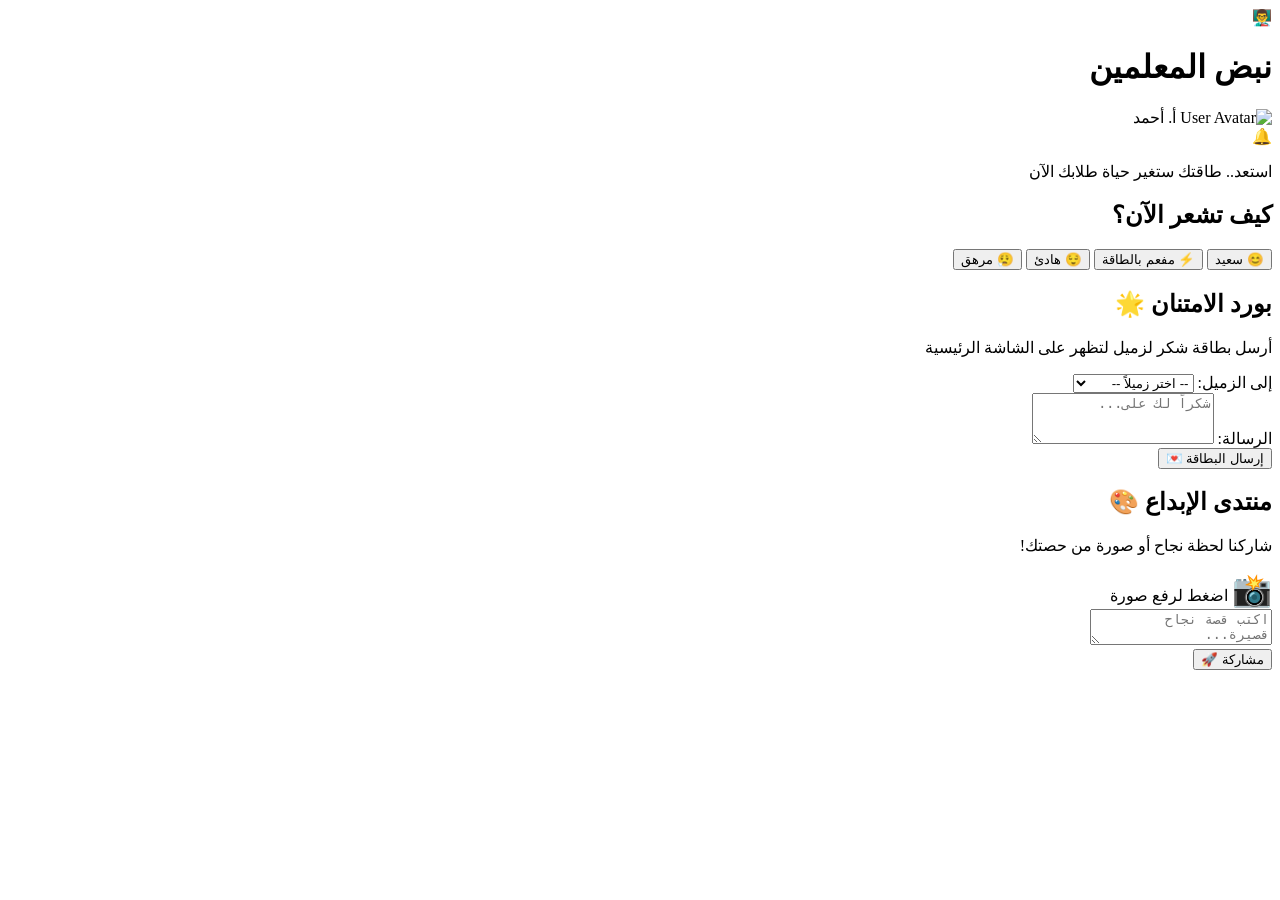
==== app.html @ 3e99a06e "Add files via upload" ====
<!DOCTYPE html>
<html lang="ar" dir="rtl">
<head>
    <meta charset="UTF-8">
    <meta name="viewport" content="width=device-width, initial-scale=1.0">
    <title>نبض المعلمين - تطبيق المعلم</title>
    <!-- Firebase SDKs -->
    <script src="https://www.gstatic.com/firebasejs/10.8.0/firebase-app-compat.js"></script>
    <script src="https://www.gstatic.com/firebasejs/10.8.0/firebase-firestore-compat.js"></script>
    
    <link rel="stylesheet" href="css/shared.css">
    <link rel="stylesheet" href="css/app.css">
</head>
<body>
    <header class="app-header">
        <div class="logo">
            <span class="emoji">👨‍🏫</span>
            <h1>نبض المعلمين</h1>
        </div>
        <div class="user-profile">
            <img src="https://ui-avatars.com/api/?name=Ahmed&background=2E8B57&color=fff" alt="User Avatar" class="avatar">
            <span>أ. أحمد</span>
        </div>
    </header>

    <main class="container">
        <!-- Smart Notifications Area -->
        <section id="notification-area" class="notification-banner hidden">
            <div class="notification-content">
                <span class="emoji">🔔</span>
                <p id="notification-text">استعد.. طاقتك ستغير حياة طلابك الآن</p>
            </div>
        </section>

        <!-- Energy Hub (ركن شحن الطاقة) -->
        <section class="energy-hub">
            <!-- Mood Input -->
            <div class="card mood-card">
                <h2>كيف تشعر الآن؟</h2>
                <div class="mood-options">
                    <button class="mood-btn" data-mood="happy">
                        <span class="emoji">😊</span>
                        <span>سعيد</span>
                    </button>
                    <button class="mood-btn" data-mood="energetic">
                        <span class="emoji">⚡</span>
                        <span>مفعم بالطاقة</span>
                    </button>
                    <button class="mood-btn" data-mood="calm">
                        <span class="emoji">😌</span>
                        <span>هادئ</span>
                    </button>
                    <button class="mood-btn" data-mood="tired">
                        <span class="emoji">😮‍💨</span>
                        <span>مرهق</span>
                    </button>
                </div>
            </div>

            <!-- Gratitude Board (بورد الامتنان) -->
            <div class="card gratitude-card">
                <h2>بورد الامتنان 🌟</h2>
                <p>أرسل بطاقة شكر لزميل لتظهر على الشاشة الرئيسية</p>
                <form id="gratitude-form">
                    <div class="form-group">
                        <label for="colleague-select">إلى الزميل:</label>
                        <select id="colleague-select" required>
                            <option value="">-- اختر زميلاً --</option>
                            <option value="أ. محمد (رياضيات)">أ. محمد (رياضيات)</option>
                            <option value="أ. خالد (لغة عربية)">أ. خالد (لغة عربية)</option>
                            <option value="أ. سارة (علوم)">أ. سارة (علوم)</option>
                        </select>
                    </div>
                    <div class="form-group">
                        <label for="gratitude-message">الرسالة:</label>
                        <textarea id="gratitude-message" rows="3" placeholder="شكراً لك على..." required></textarea>
                    </div>
                    <button type="submit" class="btn-primary w-100">إرسال البطاقة 💌</button>
                </form>
            </div>

            <!-- Creativity Forum (منتدى الإبداع) -->
            <div class="card creativity-card">
                <h2>منتدى الإبداع 🎨</h2>
                <p>شاركنا لحظة نجاح أو صورة من حصتك!</p>
                <form id="creativity-form">
                    <div class="form-group file-upload">
                        <label for="photo-upload" class="upload-label">
                            <span class="emoji" style="font-size: 2rem;">📸</span>
                            <span>اضغط لرفع صورة</span>
                        </label>
                        <input type="file" id="photo-upload" accept="image/*" style="display: none;">
                    </div>
                    <div class="form-group">
                        <textarea id="creativity-story" rows="2" placeholder="اكتب قصة نجاح قصيرة..."></textarea>
                    </div>
                    <button type="submit" class="btn-primary w-100 btn-secondary">مشاركة 🚀</button>
                </form>
            </div>
        </section>
    </main>

    <script src="js/firebase-config.js"></script>
    <script src="js/app.js"></script>
</body>
</html>
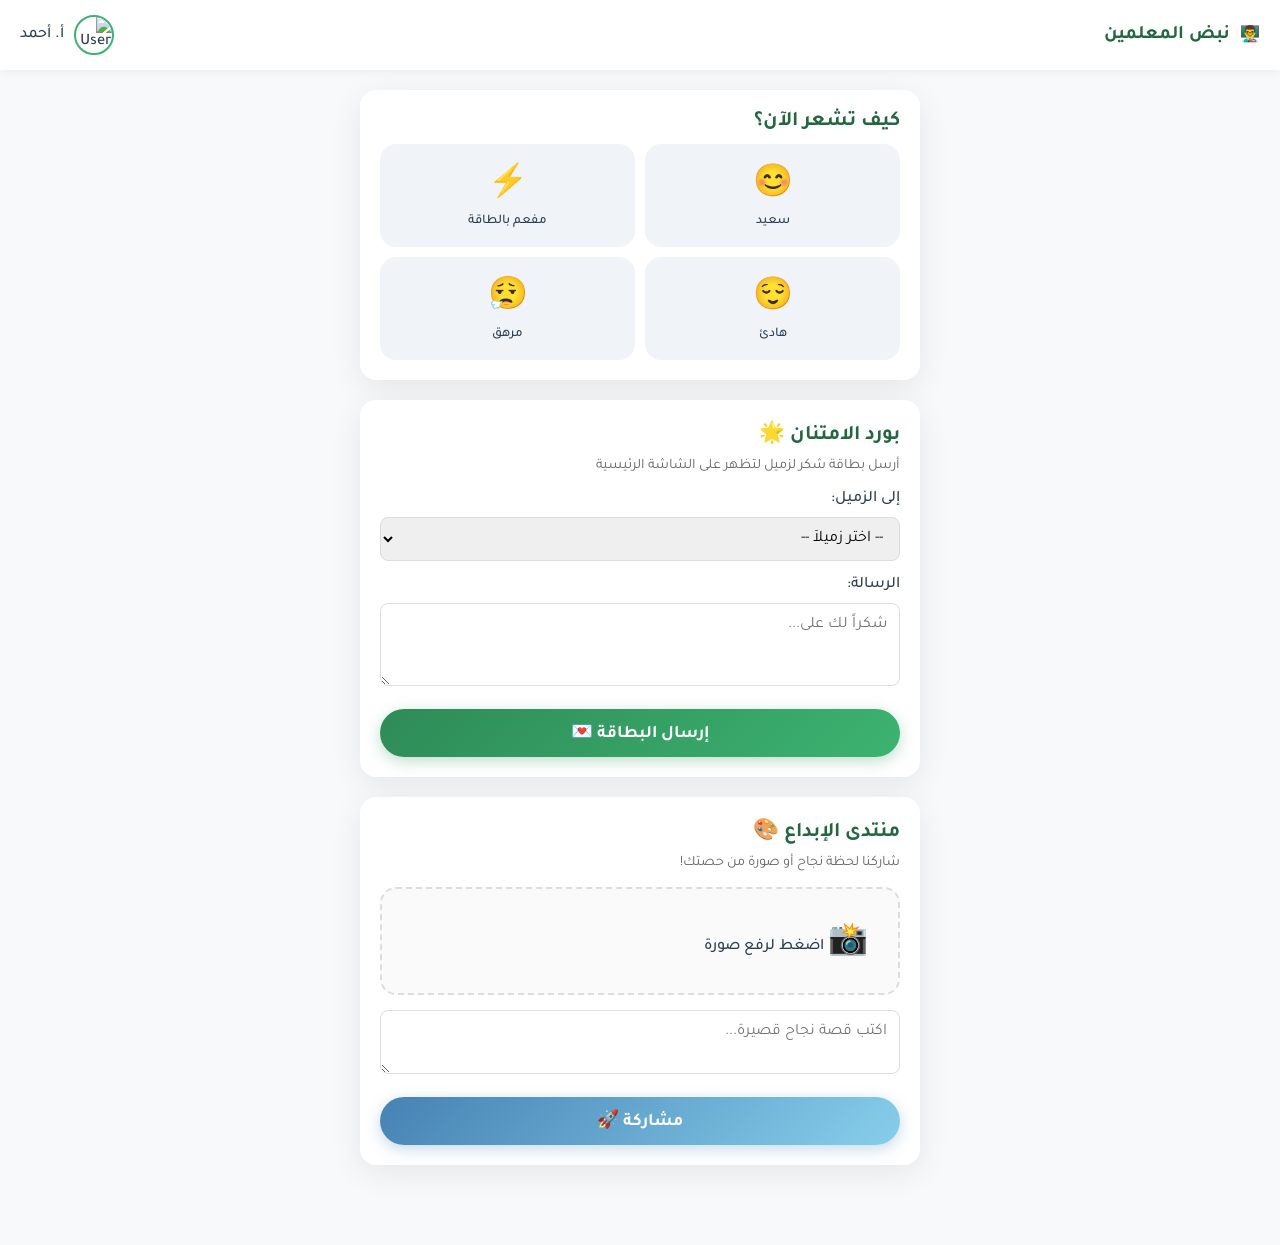
==== commit 6576831e: "Fix file paths for GitHub Pages" ====
--- a/app.html
+++ b/app.html
@@ -8,8 +8,8 @@
     <script src="https://www.gstatic.com/firebasejs/10.8.0/firebase-app-compat.js"></script>
     <script src="https://www.gstatic.com/firebasejs/10.8.0/firebase-firestore-compat.js"></script>
     
-    <link rel="stylesheet" href="css/shared.css">
-    <link rel="stylesheet" href="css/app.css">
+    <link rel="stylesheet" href="shared.css">
+    <link rel="stylesheet" href="app.css">
 </head>
 <body>
     <header class="app-header">
@@ -100,7 +100,7 @@
         </section>
     </main>
 
-    <script src="js/firebase-config.js"></script>
-    <script src="js/app.js"></script>
+    <script src="firebase-config.js"></script>
+    <script src="app.js"></script>
 </body>
 </html>
--- a/shared.css
+++ b/shared.css
@@ -0,0 +1,104 @@
+/* css/shared.css */
+@import url('https://fonts.googleapis.com/css2?family=Tajawal:wght@400;500;700;800&display=swap');
+
+:root {
+  /* Visual Identity Colors */
+  --color-emerald: #2E8B57; /* أخضر زمردي */
+  --color-emerald-light: #3CB371;
+  --color-emerald-dark: #226740;
+  
+  --color-yellow: #F4A460; /* أصفر دافئ */
+  --color-yellow-light: #FFDAB9;
+  
+  --color-blue: #4682B4; /* أزرق هادئ */
+  --color-blue-light: #87CEEB;
+  
+  --color-background: #F8F9FA;
+  --color-surface: #FFFFFF;
+  --color-text-dark: #2C3E50;
+  --color-text-light: #ECF0F1;
+  
+  /* Layout & Spacing */
+  --border-radius: 16px;
+  --box-shadow: 0 8px 32px rgba(0, 0, 0, 0.08);
+  --box-shadow-hover: 0 12px 48px rgba(46, 139, 87, 0.15);
+  
+  /* Typography */
+  --font-main: 'Tajawal', sans-serif;
+}
+
+* {
+  box-sizing: border-box;
+  margin: 0;
+  padding: 0;
+}
+
+body {
+  font-family: var(--font-main);
+  background-color: var(--color-background);
+  color: var(--color-text-dark);
+  direction: rtl; /* Arabic support */
+}
+
+/* Scrollbar styling */
+::-webkit-scrollbar {
+  width: 8px;
+}
+::-webkit-scrollbar-track {
+  background: transparent;
+}
+::-webkit-scrollbar-thumb {
+  background: var(--color-emerald-light);
+  border-radius: 4px;
+}
+
+/* Animations */
+@keyframes fadeIn {
+  from { opacity: 0; transform: translateY(10px); }
+  to { opacity: 1; transform: translateY(0); }
+}
+
+@keyframes pulse {
+  0% { transform: scale(1); box-shadow: 0 0 0 0 rgba(46, 139, 87, 0.4); }
+  70% { transform: scale(1.05); box-shadow: 0 0 0 15px rgba(46, 139, 87, 0); }
+  100% { transform: scale(1); box-shadow: 0 0 0 0 rgba(46, 139, 87, 0); }
+}
+
+@keyframes flashScreen {
+  0% { box-shadow: inset 0 0 0 0 rgba(46, 139, 87, 0); }
+  10%, 90% { box-shadow: inset 0 0 50px 20px rgba(46, 139, 87, 0.8); }
+  100% { box-shadow: inset 0 0 0 0 rgba(46, 139, 87, 0); }
+}
+
+/* Generic Utility Classes */
+.card {
+  background: var(--color-surface);
+  border-radius: var(--border-radius);
+  padding: 20px;
+  box-shadow: var(--box-shadow);
+  transition: transform 0.3s ease, box-shadow 0.3s ease;
+}
+
+.card:hover {
+  transform: translateY(-5px);
+  box-shadow: var(--box-shadow-hover);
+}
+
+.btn-primary {
+  background: linear-gradient(135deg, var(--color-emerald), var(--color-emerald-light));
+  color: white;
+  border: none;
+  padding: 12px 24px;
+  border-radius: 30px;
+  font-family: var(--font-main);
+  font-weight: 700;
+  font-size: 1.1rem;
+  cursor: pointer;
+  transition: all 0.3s ease;
+  box-shadow: 0 4px 15px rgba(46, 139, 87, 0.3);
+}
+
+.btn-primary:hover {
+  transform: scale(1.05);
+  box-shadow: 0 6px 20px rgba(46, 139, 87, 0.4);
+}
--- a/app.css
+++ b/app.css
@@ -0,0 +1,177 @@
+/* css/app.css */
+.container {
+    max-width: 600px;
+    margin: 0 auto;
+    padding: 20px;
+    padding-bottom: 80px;
+}
+
+.app-header {
+    background: var(--color-surface);
+    padding: 15px 20px;
+    display: flex;
+    justify-content: space-between;
+    align-items: center;
+    box-shadow: 0 2px 10px rgba(0,0,0,0.05);
+    position: sticky;
+    top: 0;
+    z-index: 100;
+}
+
+.logo {
+    display: flex;
+    align-items: center;
+    gap: 10px;
+}
+
+.logo h1 {
+    font-size: 1.2rem;
+    color: var(--color-emerald-dark);
+}
+
+.user-profile {
+    display: flex;
+    align-items: center;
+    gap: 10px;
+    font-weight: 500;
+}
+
+.avatar {
+    width: 40px;
+    height: 40px;
+    border-radius: 50%;
+    border: 2px solid var(--color-emerald-light);
+}
+
+/* Notifications */
+.notification-banner {
+    background: linear-gradient(to right, var(--color-yellow), var(--color-yellow-light));
+    border-radius: var(--border-radius);
+    padding: 15px;
+    margin-bottom: 20px;
+    color: var(--color-text-dark);
+    font-weight: bold;
+    box-shadow: var(--box-shadow);
+    animation: fadeIn 0.5s ease;
+}
+
+.notification-content {
+    display: flex;
+    align-items: center;
+    gap: 10px;
+}
+
+.hidden {
+    display: none !important;
+}
+
+/* Energy Hub */
+.energy-hub {
+    display: flex;
+    flex-direction: column;
+    gap: 20px;
+}
+
+.energy-hub h2 {
+    font-size: 1.3rem;
+    margin-bottom: 10px;
+    color: var(--color-emerald-dark);
+}
+
+.energy-hub p {
+    color: #666;
+    margin-bottom: 15px;
+    font-size: 0.9rem;
+}
+
+/* Mood Options */
+.mood-options {
+    display: grid;
+    grid-template-columns: repeat(2, 1fr);
+    gap: 10px;
+}
+
+.mood-btn {
+    background: #f0f4f8;
+    border: 2px solid transparent;
+    border-radius: var(--border-radius);
+    padding: 15px;
+    display: flex;
+    flex-direction: column;
+    align-items: center;
+    gap: 8px;
+    cursor: pointer;
+    transition: all 0.2s;
+    font-family: var(--font-main);
+    font-weight: 500;
+    color: var(--color-text-dark);
+}
+
+.mood-btn .emoji {
+    font-size: 2rem;
+}
+
+.mood-btn:hover {
+    background: var(--color-surface);
+    border-color: var(--color-emerald-light);
+    transform: scale(1.02);
+}
+
+.mood-btn.active {
+    background: rgba(46, 139, 87, 0.1);
+    border-color: var(--color-emerald);
+}
+
+/* Forms */
+.form-group {
+    margin-bottom: 15px;
+}
+
+.form-group label {
+    display: block;
+    margin-bottom: 8px;
+    font-weight: 500;
+}
+
+select, textarea {
+    width: 100%;
+    padding: 12px;
+    border: 1px solid #ddd;
+    border-radius: 8px;
+    font-family: var(--font-main);
+    font-size: 1rem;
+    transition: border-color 0.3s;
+}
+
+select:focus, textarea:focus {
+    outline: none;
+    border-color: var(--color-emerald);
+}
+
+.w-100 {
+    width: 100%;
+}
+
+.btn-secondary {
+    background: linear-gradient(135deg, var(--color-blue), var(--color-blue-light));
+    box-shadow: 0 4px 15px rgba(70, 130, 180, 0.3);
+}
+
+/* File Upload */
+.upload-label {
+    display: flex;
+    flex-direction: column;
+    align-items: center;
+    justify-content: center;
+    padding: 30px;
+    border: 2px dashed #ddd;
+    border-radius: var(--border-radius);
+    background: #fafafa;
+    cursor: pointer;
+    transition: all 0.3s;
+}
+
+.upload-label:hover {
+    border-color: var(--color-blue);
+    background: rgba(70, 130, 180, 0.05);
+}
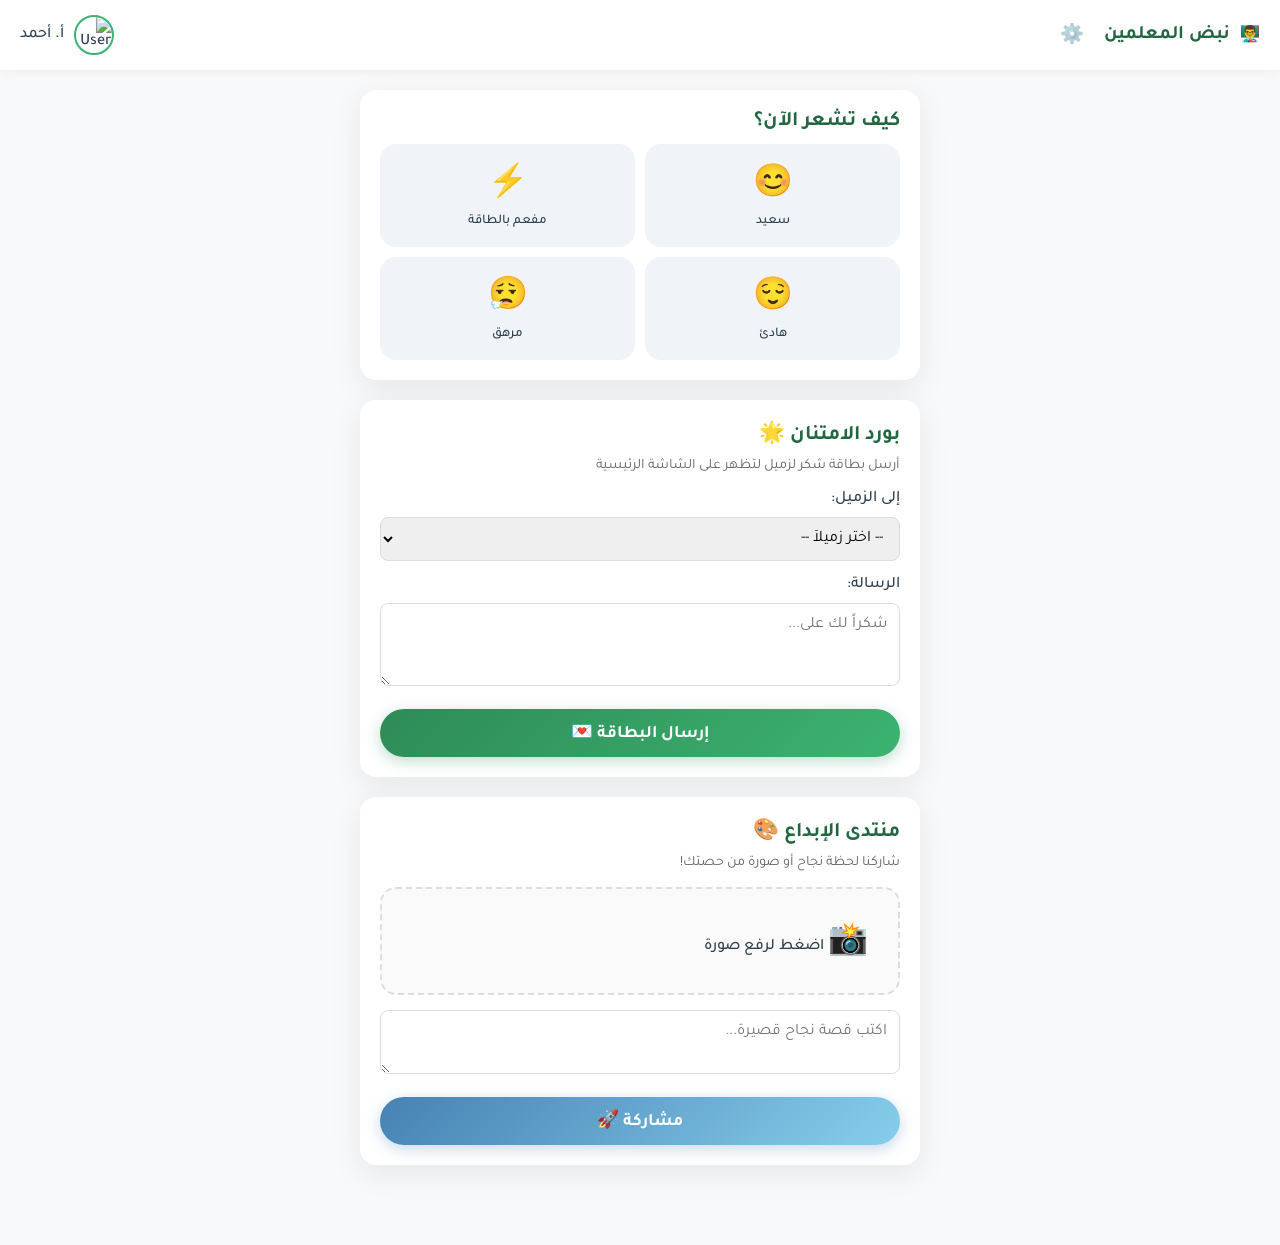
==== commit c619c92f: "Add authentication overlay to dashboard and links to screens" ====
--- a/app.html
+++ b/app.html
@@ -16,6 +16,7 @@
         <div class="logo">
             <span class="emoji">👨‍🏫</span>
             <h1>نبض المعلمين</h1>
+            <a href="dashboard.html" style="text-decoration: none; font-size: 1.2rem; margin-right: 10px; opacity: 0.6; transition: opacity 0.3s;" onmouseover="this.style.opacity=1" onmouseout="this.style.opacity=0.6" title="لوحة التحكم">⚙️</a>
         </div>
         <div class="user-profile">
             <img src="https://ui-avatars.com/api/?name=Ahmed&background=2E8B57&color=fff" alt="User Avatar" class="avatar">
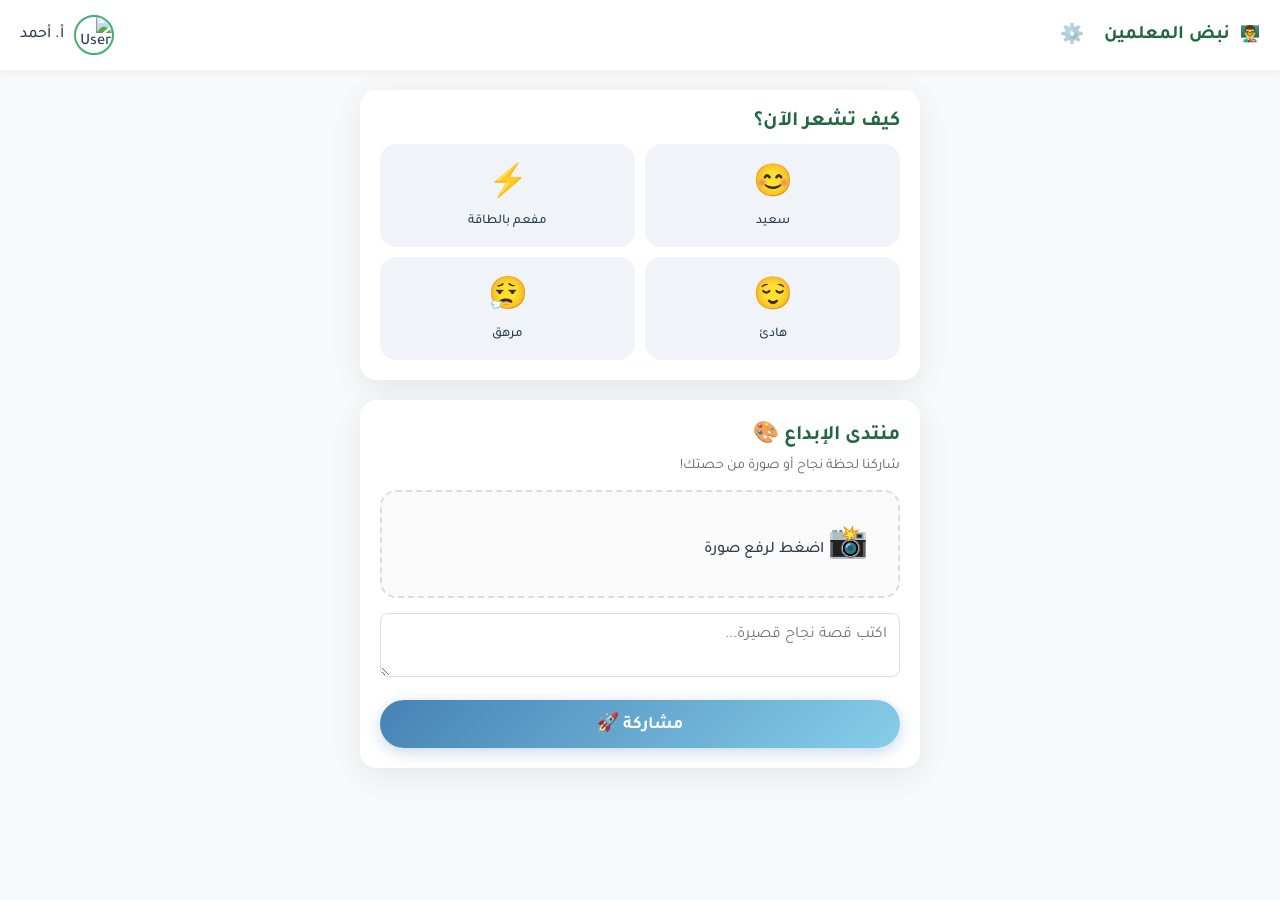
==== commit 7316fcda: "Move Gratitude Board to Dashboard" ====
--- a/app.html
+++ b/app.html
@@ -58,28 +58,6 @@
                 </div>
             </div>
 
-            <!-- Gratitude Board (بورد الامتنان) -->
-            <div class="card gratitude-card">
-                <h2>بورد الامتنان 🌟</h2>
-                <p>أرسل بطاقة شكر لزميل لتظهر على الشاشة الرئيسية</p>
-                <form id="gratitude-form">
-                    <div class="form-group">
-                        <label for="colleague-select">إلى الزميل:</label>
-                        <select id="colleague-select" required>
-                            <option value="">-- اختر زميلاً --</option>
-                            <option value="أ. محمد (رياضيات)">أ. محمد (رياضيات)</option>
-                            <option value="أ. خالد (لغة عربية)">أ. خالد (لغة عربية)</option>
-                            <option value="أ. سارة (علوم)">أ. سارة (علوم)</option>
-                        </select>
-                    </div>
-                    <div class="form-group">
-                        <label for="gratitude-message">الرسالة:</label>
-                        <textarea id="gratitude-message" rows="3" placeholder="شكراً لك على..." required></textarea>
-                    </div>
-                    <button type="submit" class="btn-primary w-100">إرسال البطاقة 💌</button>
-                </form>
-            </div>
-
             <!-- Creativity Forum (منتدى الإبداع) -->
             <div class="card creativity-card">
                 <h2>منتدى الإبداع 🎨</h2>
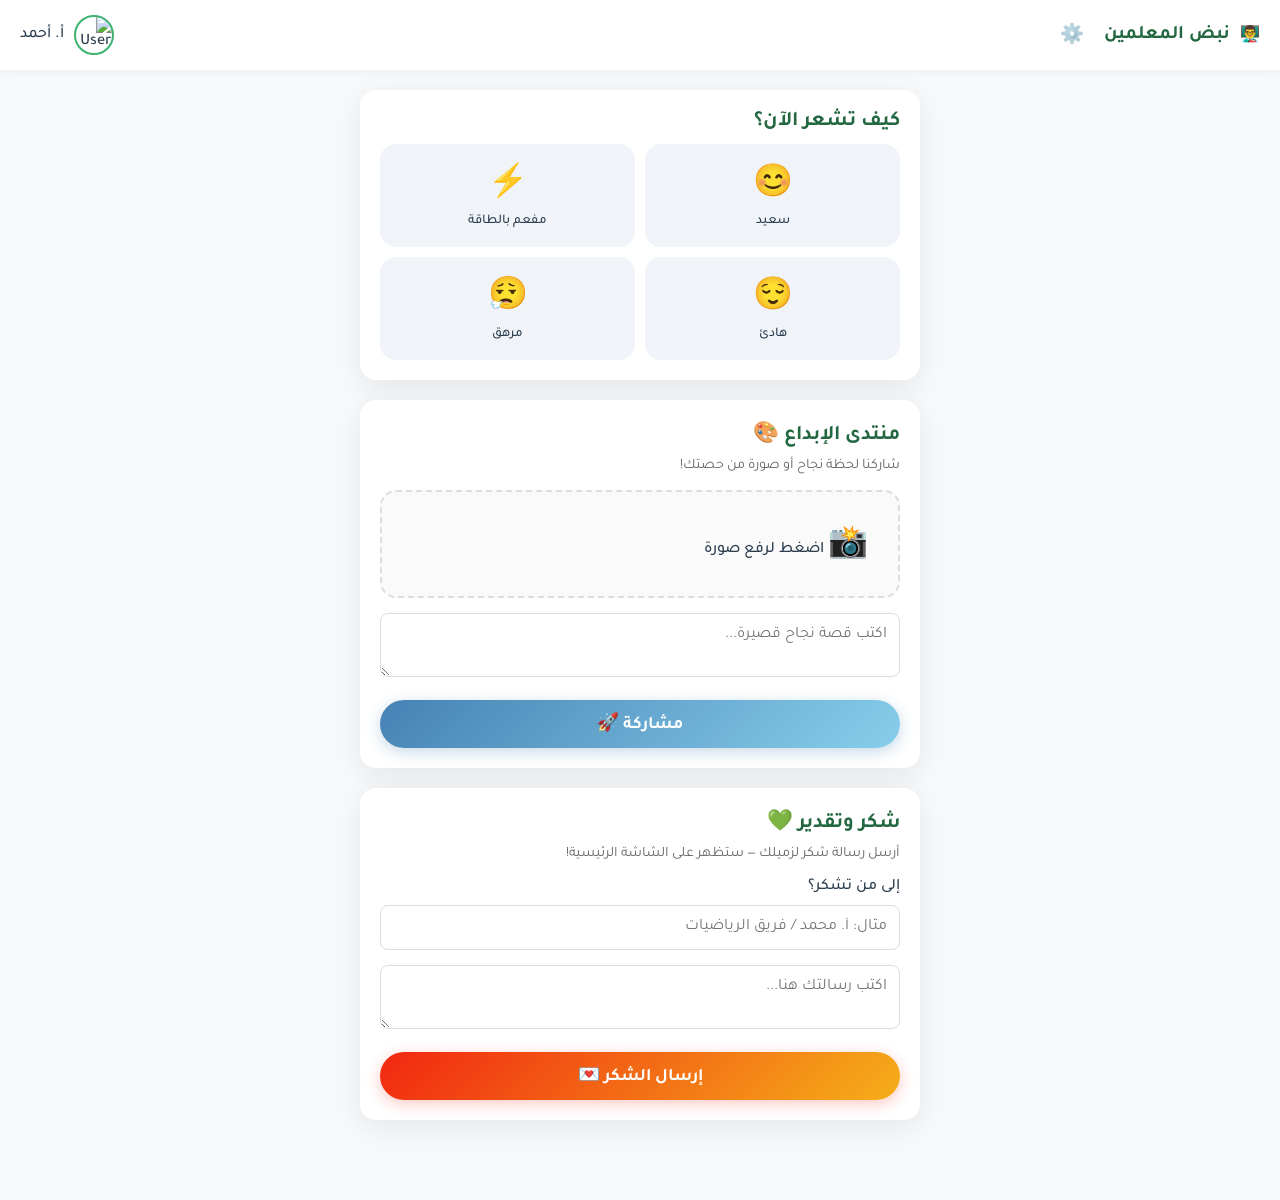
==== commit 3efa0c3a: "Apply 7 improvements: fix breathe animation, add CSS vars, fix missing </main>, add date display, ad" ====
--- a/app.html
+++ b/app.html
@@ -76,6 +76,22 @@
                     <button type="submit" class="btn-primary w-100 btn-secondary">مشاركة 🚀</button>
                 </form>
             </div>
+
+            <!-- Gratitude Card (شكر وتقدير من معلم لزميله) -->
+            <div class="card gratitude-card">
+                <h2>شكر وتقدير 💚</h2>
+                <p>أرسل رسالة شكر لزميلك — ستظهر على الشاشة الرئيسية!</p>
+                <form id="gratitude-form">
+                    <div class="form-group">
+                        <label>إلى من تشكر؟</label>
+                        <input type="text" id="gratitude-receiver" placeholder="مثال: أ. محمد / فريق الرياضيات" required>
+                    </div>
+                    <div class="form-group">
+                        <textarea id="gratitude-message" rows="2" placeholder="اكتب رسالتك هنا..."></textarea>
+                    </div>
+                    <button type="submit" class="btn-primary w-100 btn-gratitude">إرسال الشكر 💌</button>
+                </form>
+            </div>
         </section>
     </main>
 
--- a/shared.css
+++ b/shared.css
@@ -13,6 +13,10 @@
   --color-blue: #4682B4; /* أزرق هادئ */
   --color-blue-light: #87CEEB;
   
+  /* Aliases for backward compatibility */
+  --color-primary: #2E8B57;
+  --gradient-primary: linear-gradient(135deg, #2E8B57, #3CB371);
+
   --color-background: #F8F9FA;
   --color-surface: #FFFFFF;
   --color-text-dark: #2C3E50;
--- a/app.css
+++ b/app.css
@@ -157,6 +157,27 @@
     box-shadow: 0 4px 15px rgba(70, 130, 180, 0.3);
 }
 
+/* Gratitude Card */
+.gratitude-card input[type="text"] {
+    width: 100%;
+    padding: 12px;
+    border: 1px solid #ddd;
+    border-radius: 8px;
+    font-family: var(--font-main);
+    font-size: 1rem;
+    transition: border-color 0.3s;
+}
+
+.gratitude-card input[type="text"]:focus {
+    outline: none;
+    border-color: var(--color-emerald);
+}
+
+.btn-gratitude {
+    background: linear-gradient(135deg, #f12711, #f5af19);
+    box-shadow: 0 4px 15px rgba(241, 39, 17, 0.25);
+}
+
 /* File Upload */
 .upload-label {
     display: flex;
